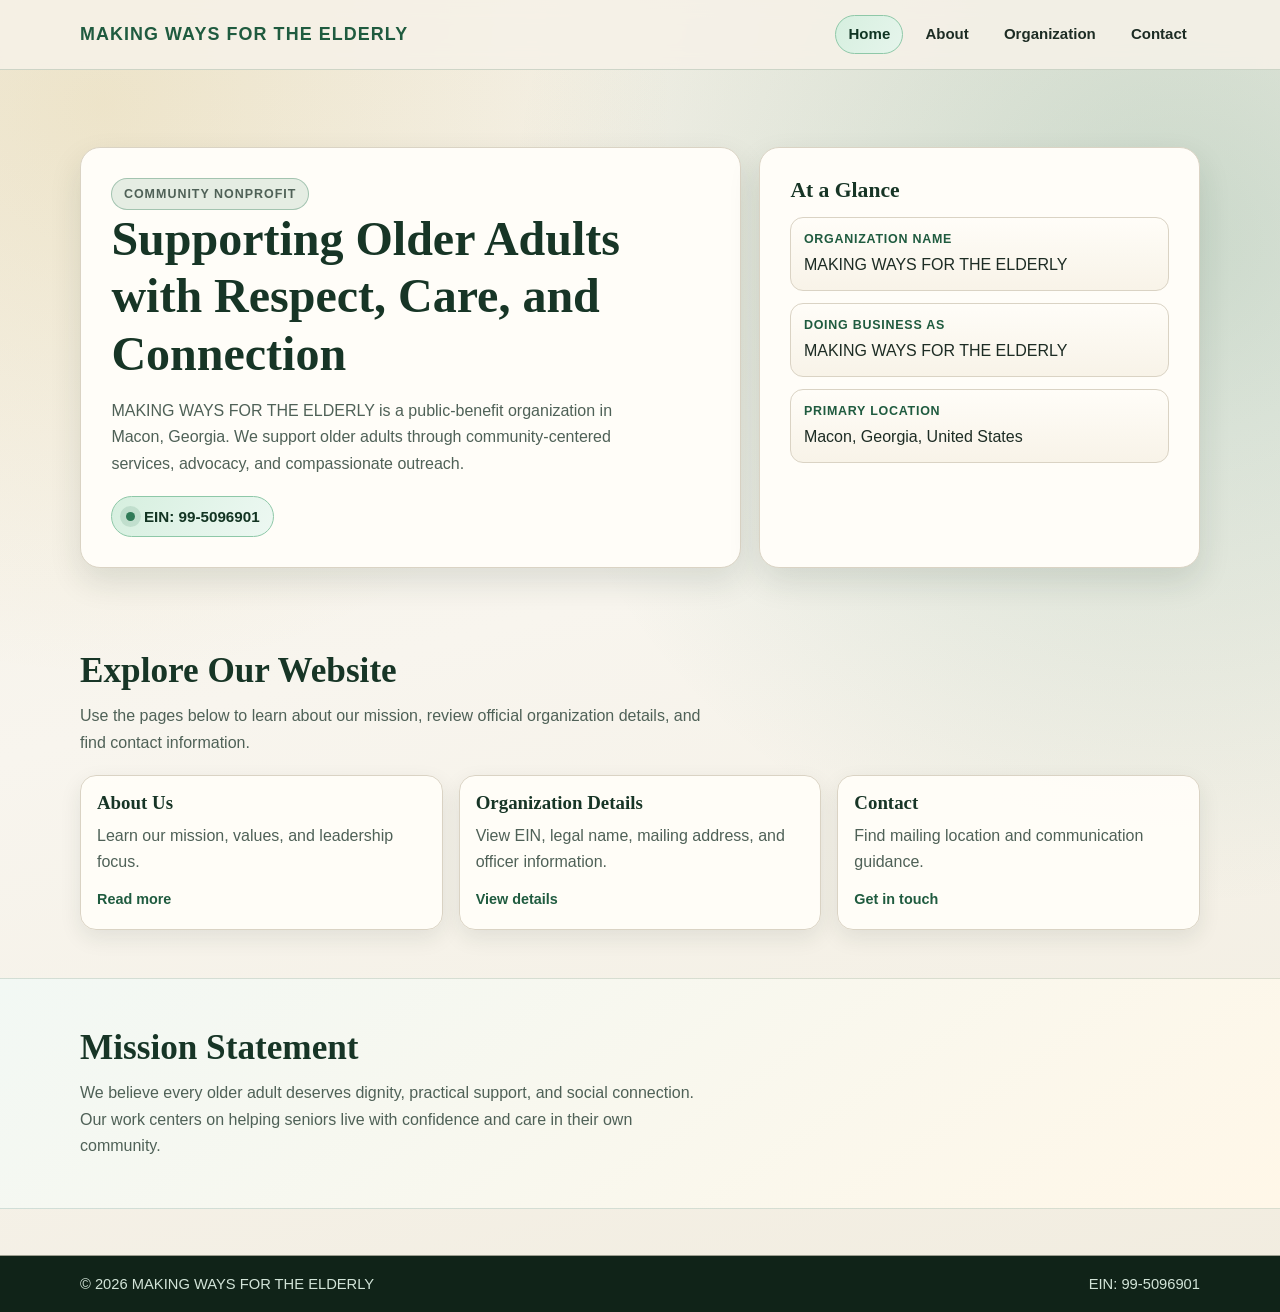
==== index.html @ 416a16c2 "Add initial HTML structure and styles for About, Contact, Organization, and Home pages; implement Ja" ====
<!DOCTYPE html>
<html lang="en">
<head>
  <meta charset="UTF-8">
  <meta name="viewport" content="width=device-width, initial-scale=1.0">
  <meta name="description" content="Official website for MAKING WAYS FOR THE ELDERLY, including mission, organization details, and contact information.">
  <title>MAKING WAYS FOR THE ELDERLY | Home</title>
  <link rel="icon" type="image/svg+xml" href="favicon.svg">
  <link rel="stylesheet" href="css/style.css">
</head>
<body>
  <header class="topbar">
    <div class="wrapper topbar-content">
      <a class="brand" href="index.html">MAKING WAYS FOR THE ELDERLY</a>
      <nav class="menu" aria-label="Main navigation">
        <a class="menu-link active" href="index.html">Home</a>
        <a class="menu-link" href="about.html">About</a>
        <a class="menu-link" href="organization.html">Organization</a>
        <a class="menu-link" href="contact.html">Contact</a>
      </nav>
    </div>
  </header>

  <main>
    <section class="page-hero">
      <div class="wrapper hero-grid">
        <article class="card-surface hero-main reveal">
          <p class="hero-kicker">Community Nonprofit</p>
          <h1>Supporting Older Adults with Respect, Care, and Connection</h1>
          <p>
            MAKING WAYS FOR THE ELDERLY is a public-benefit organization in Macon, Georgia. We support older adults
            through community-centered services, advocacy, and compassionate outreach.
          </p>
          <div class="ein-pill">
            <span class="pill-dot" aria-hidden="true"></span>
            EIN: 99-5096901
          </div>
        </article>

        <aside class="card-surface hero-side reveal delay-1" aria-label="Quick facts">
          <h2>At a Glance</h2>
          <ul class="quick-list">
            <li>
              <strong>Organization Name</strong>
              MAKING WAYS FOR THE ELDERLY
            </li>
            <li>
              <strong>Doing Business As</strong>
              MAKING WAYS FOR THE ELDERLY
            </li>
            <li>
              <strong>Primary Location</strong>
              Macon, Georgia, United States
            </li>
          </ul>
        </aside>
      </div>
    </section>

    <section class="section">
      <div class="wrapper">
        <h2 class="section-title">Explore Our Website</h2>
        <p class="section-intro">
          Use the pages below to learn about our mission, review official organization details, and find contact information.
        </p>
        <div class="grid-3">
          <a class="link-card reveal" href="about.html">
            <h3>About Us</h3>
            <p>Learn our mission, values, and leadership focus.</p>
            <span class="link-arrow">Read more</span>
          </a>
          <a class="link-card reveal delay-1" href="organization.html">
            <h3>Organization Details</h3>
            <p>View EIN, legal name, mailing address, and officer information.</p>
            <span class="link-arrow">View details</span>
          </a>
          <a class="link-card reveal delay-2" href="contact.html">
            <h3>Contact</h3>
            <p>Find mailing location and communication guidance.</p>
            <span class="link-arrow">Get in touch</span>
          </a>
        </div>
      </div>
    </section>

    <section class="section section-soft">
      <div class="wrapper">
        <h2 class="section-title">Mission Statement</h2>
        <p class="section-intro">
          We believe every older adult deserves dignity, practical support, and social connection. Our work centers on
          helping seniors live with confidence and care in their own community.
        </p>
      </div>
    </section>
  </main>

  <footer class="site-footer">
    <div class="wrapper footer-content">
      <p>&copy; 2026 MAKING WAYS FOR THE ELDERLY</p>
      <p>EIN: 99-5096901</p>
    </div>
  </footer>
</body>
</html>
---- css/style.css ----
:root {
  --bg: #f6f2e8;
  --surface: #fffdf8;
  --ink: #1d2c24;
  --muted: #4f6157;
  --brand: #2f7a57;
  --brand-deep: #1f5b3f;
  --accent: #c79f2a;
  --line: #dad3c4;
  --shadow: 0 14px 32px rgba(21, 49, 35, 0.12);
  --max-width: 1120px;
}

*,
*::before,
*::after {
  box-sizing: border-box;
}

html {
  scroll-behavior: smooth;
}

body {
  margin: 0;
  min-height: 100vh;
  font-family: "Trebuchet MS", "Segoe UI", sans-serif;
  color: var(--ink);
  background:
    radial-gradient(circle at 8% 8%, rgba(199, 159, 42, 0.15) 0, rgba(199, 159, 42, 0) 34%),
    radial-gradient(circle at 92% 18%, rgba(47, 122, 87, 0.22) 0, rgba(47, 122, 87, 0) 42%),
    linear-gradient(165deg, #f3efe4 0%, #f8f5ee 46%, #f1ecdf 100%);
  line-height: 1.65;
}

a {
  color: inherit;
}

.wrapper {
  width: min(94%, var(--max-width));
  margin: 0 auto;
}

.topbar {
  position: sticky;
  top: 0;
  z-index: 30;
  backdrop-filter: blur(10px);
  background: rgba(246, 242, 232, 0.86);
  border-bottom: 1px solid rgba(31, 91, 63, 0.18);
}

.topbar-content {
  display: flex;
  align-items: center;
  justify-content: space-between;
  gap: 1rem;
  padding: 0.92rem 0;
}

.brand {
  text-decoration: none;
  color: var(--brand-deep);
  text-transform: uppercase;
  letter-spacing: 0.06em;
  font-weight: 800;
  font-size: clamp(0.93rem, 1.7vw, 1.12rem);
}

.menu {
  display: flex;
  align-items: center;
  flex-wrap: wrap;
  gap: 0.55rem;
}

.menu-link {
  text-decoration: none;
  font-weight: 700;
  font-size: 0.94rem;
  color: var(--ink);
  border-radius: 999px;
  padding: 0.4rem 0.76rem;
  border: 1px solid transparent;
  transition: all 0.22s ease;
}

.menu-link:hover,
.menu-link:focus-visible {
  border-color: rgba(47, 122, 87, 0.28);
  background: rgba(47, 122, 87, 0.1);
  color: var(--brand-deep);
  outline: none;
}

.menu-link.active {
  background: linear-gradient(120deg, #d6efdf 0%, #e6f5ec 100%);
  border-color: #8ec8a8;
  color: #103523;
}

main {
  padding-bottom: 1.4rem;
}

.page-hero {
  padding: clamp(3.6rem, 6vw, 5.5rem) 0 2.1rem;
}

.hero-grid {
  display: grid;
  grid-template-columns: 1.2fr 0.8fr;
  gap: 1.1rem;
}

.card-surface {
  background: var(--surface);
  border: 1px solid var(--line);
  border-radius: 20px;
  box-shadow: var(--shadow);
  padding: clamp(1.2rem, 2.7vw, 1.9rem);
}

.hero-kicker {
  margin: 0 0 0.78rem;
  display: inline-block;
  font-size: 0.78rem;
  text-transform: uppercase;
  letter-spacing: 0.08em;
  color: var(--brand-deep);
  border: 1px solid rgba(47, 122, 87, 0.36);
  background: rgba(47, 122, 87, 0.12);
  padding: 0.28rem 0.72rem;
  border-radius: 999px;
  font-weight: 800;
}

h1,
h2,
h3 {
  margin: 0;
  font-family: Georgia, "Times New Roman", serif;
  line-height: 1.2;
  color: #173526;
}

.hero-main h1 {
  font-size: clamp(1.95rem, 4vw, 3rem);
  margin-bottom: 0.95rem;
}

.hero-main p {
  margin: 0;
  color: var(--muted);
  max-width: 62ch;
}

.ein-pill {
  margin-top: 1.2rem;
  display: inline-flex;
  align-items: center;
  gap: 0.55rem;
  border-radius: 999px;
  border: 1px solid #8ec8a8;
  background: linear-gradient(120deg, #d6efdf 0%, #edf8f2 100%);
  color: #123422;
  padding: 0.42rem 0.86rem;
  font-weight: 800;
  font-size: 0.95rem;
}

.pill-dot {
  width: 9px;
  height: 9px;
  border-radius: 50%;
  background: var(--brand);
  box-shadow: 0 0 0 6px rgba(47, 122, 87, 0.15);
}

.hero-side h2 {
  font-size: 1.35rem;
  margin-bottom: 0.78rem;
}

.quick-list {
  margin: 0;
  padding: 0;
  list-style: none;
  display: grid;
  gap: 0.72rem;
}

.quick-list li {
  border: 1px solid var(--line);
  border-radius: 13px;
  background: linear-gradient(180deg, #fffdf8 0%, #f8f3e8 100%);
  padding: 0.72rem 0.78rem;
}

.quick-list strong {
  display: block;
  margin-bottom: 0.16rem;
  color: var(--brand-deep);
  text-transform: uppercase;
  letter-spacing: 0.06em;
  font-size: 0.78rem;
}

.section {
  padding: 3rem 0;
}

.section-soft {
  border-top: 1px solid rgba(31, 91, 63, 0.16);
  border-bottom: 1px solid rgba(31, 91, 63, 0.16);
  background: linear-gradient(145deg, #f2f8f4 0%, #fff7e8 100%);
}

.section-title {
  font-size: clamp(1.5rem, 2.8vw, 2.2rem);
  margin: 0 0 0.72rem;
}

.section-intro {
  margin: 0;
  color: var(--muted);
  max-width: 70ch;
}

.grid-3 {
  margin-top: 1.18rem;
  display: grid;
  grid-template-columns: repeat(3, minmax(210px, 1fr));
  gap: 1rem;
}

.grid-2 {
  margin-top: 1.18rem;
  display: grid;
  grid-template-columns: repeat(2, minmax(240px, 1fr));
  gap: 1rem;
}

.link-card,
.info-card {
  display: block;
  text-decoration: none;
  border: 1px solid var(--line);
  border-radius: 16px;
  background: rgba(255, 253, 248, 0.95);
  box-shadow: 0 8px 22px rgba(24, 47, 35, 0.09);
  padding: 1rem;
  transition: transform 0.22s ease, box-shadow 0.22s ease, border-color 0.22s ease;
}

.link-card:hover,
.link-card:focus-visible,
.info-card:hover,
.info-card:focus-visible {
  transform: translateY(-3px);
  box-shadow: 0 12px 28px rgba(20, 45, 33, 0.16);
  border-color: #8ec8a8;
  outline: none;
}

.link-card h3,
.info-card h3 {
  margin: 0 0 0.52rem;
  font-size: 1.18rem;
}

.link-card p,
.info-card p {
  margin: 0;
  color: var(--muted);
}

.link-arrow {
  display: inline-block;
  margin-top: 0.78rem;
  color: var(--brand-deep);
  font-size: 0.9rem;
  font-weight: 700;
}

.detail-list {
  margin: 0;
  padding: 0;
  list-style: none;
  display: grid;
  gap: 0.92rem;
}

.detail-item {
  border: 1px solid var(--line);
  border-radius: 14px;
  padding: 0.86rem;
  background: linear-gradient(180deg, #fffdf8 0%, #f8f3e8 100%);
}

.detail-item .label {
  margin: 0 0 0.36rem;
  font-size: 0.76rem;
  text-transform: uppercase;
  letter-spacing: 0.07em;
  color: var(--brand-deep);
  font-weight: 800;
}

.detail-item .value {
  margin: 0;
  color: #203429;
}

address.value {
  font-style: normal;
  white-space: pre-line;
}

.contact-panel {
  border: 1px solid rgba(31, 91, 63, 0.24);
  border-radius: 18px;
  background: linear-gradient(140deg, #eef7f1 0%, #fff8e8 100%);
  box-shadow: 0 10px 24px rgba(23, 47, 35, 0.13);
  padding: 1rem;
}

.contact-panel p {
  margin: 0.48rem 0 0;
  color: #274337;
}

.site-footer {
  margin-top: 1.5rem;
  border-top: 1px solid rgba(217, 211, 195, 0.7);
  background: #102318;
  color: #d2e4d8;
  padding: 1rem 0;
}

.footer-content {
  display: flex;
  align-items: center;
  justify-content: space-between;
  gap: 1rem;
  flex-wrap: wrap;
}

.footer-content p {
  margin: 0;
  font-size: 0.92rem;
}

.reveal {
  animation: riseIn 0.7s ease both;
}

.delay-1 {
  animation-delay: 0.12s;
}

.delay-2 {
  animation-delay: 0.24s;
}

@keyframes riseIn {
  from {
    opacity: 0;
    transform: translateY(20px);
  }
  to {
    opacity: 1;
    transform: translateY(0);
  }
}

@media (max-width: 900px) {
  .hero-grid {
    grid-template-columns: 1fr;
  }

  .grid-3 {
    grid-template-columns: repeat(2, minmax(200px, 1fr));
  }
}

@media (max-width: 680px) {
  .topbar-content {
    flex-direction: column;
    align-items: flex-start;
  }

  .menu {
    width: 100%;
    justify-content: flex-start;
  }

  .grid-3,
  .grid-2 {
    grid-template-columns: 1fr;
  }
}
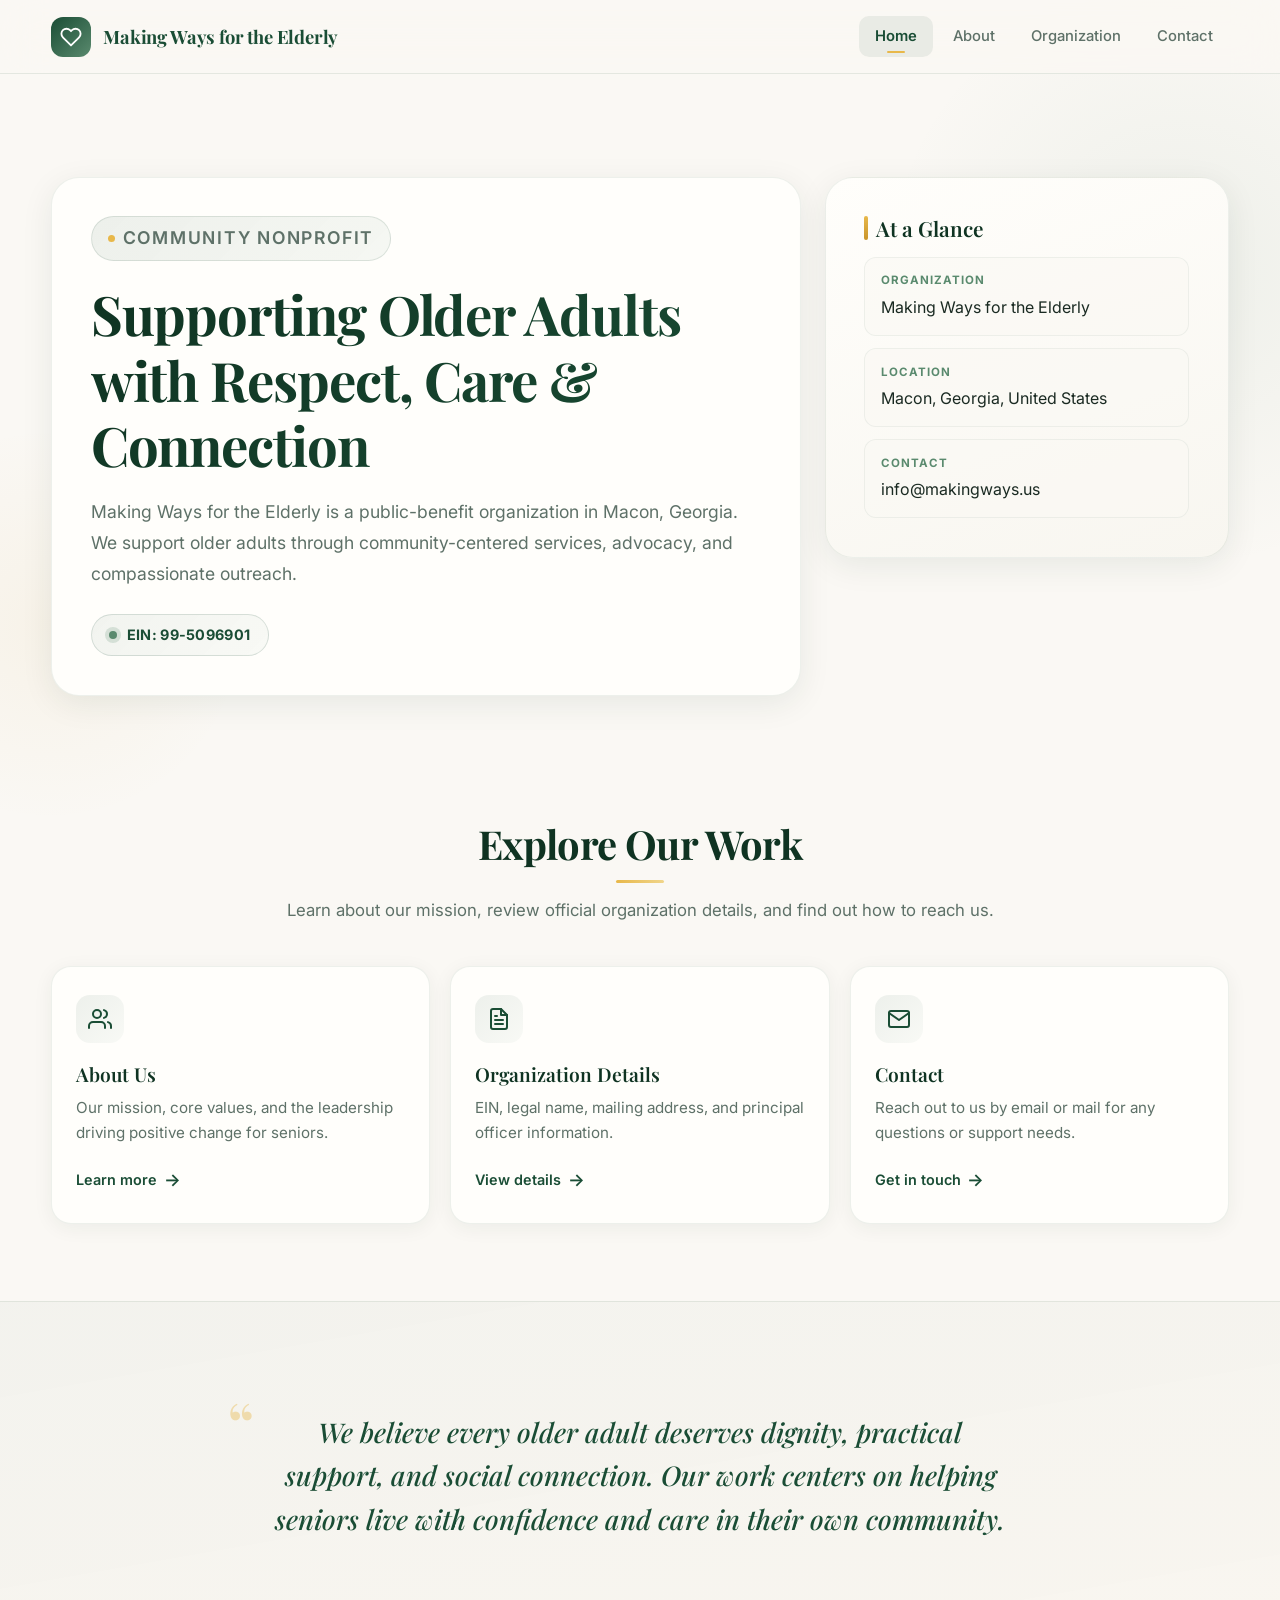
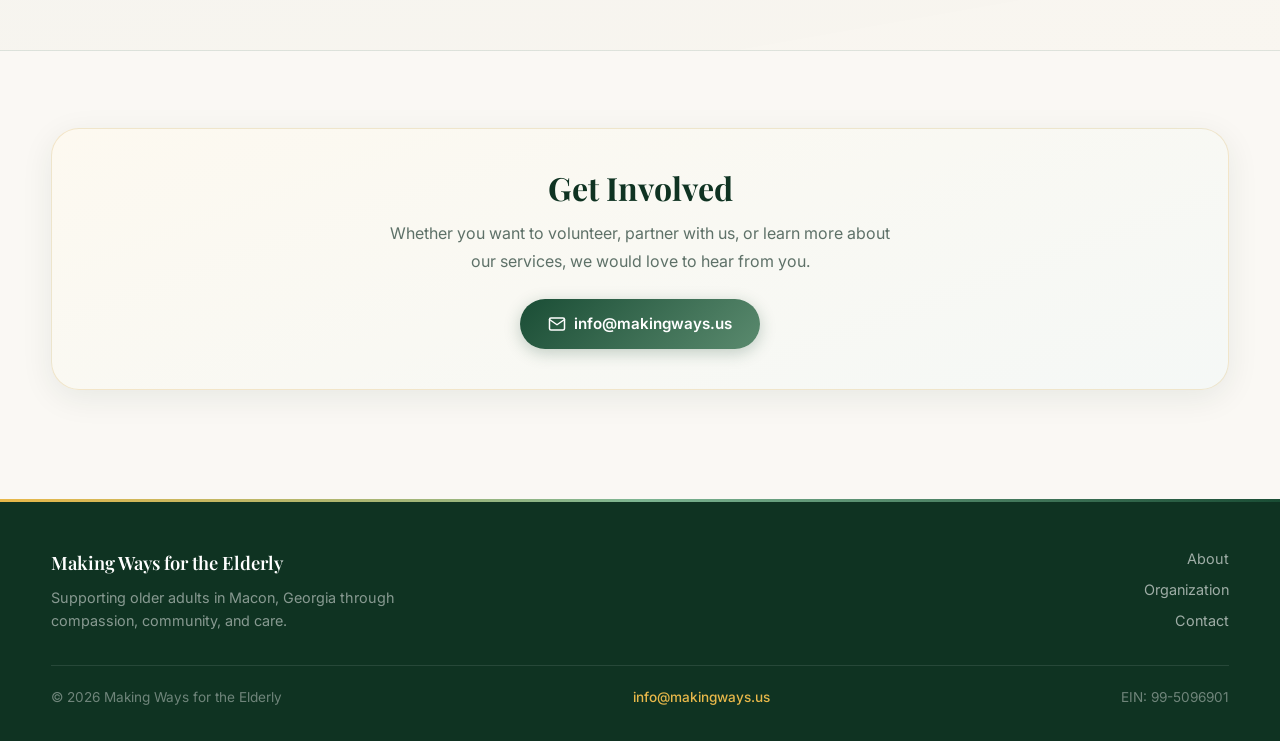
==== commit 6bfbf141: "Enhance website design and functionality: update favicon, improve HTML structure, refine JavaScript " ====
--- a/index.html
+++ b/index.html
@@ -3,15 +3,30 @@
 <head>
   <meta charset="UTF-8">
   <meta name="viewport" content="width=device-width, initial-scale=1.0">
-  <meta name="description" content="Official website for MAKING WAYS FOR THE ELDERLY, including mission, organization details, and contact information.">
-  <title>MAKING WAYS FOR THE ELDERLY | Home</title>
+  <meta name="description" content="Making Ways for the Elderly — A nonprofit in Macon, Georgia supporting older adults with respect, care, and community connection.">
+  <title>Making Ways for the Elderly | Home</title>
   <link rel="icon" type="image/svg+xml" href="favicon.svg">
   <link rel="stylesheet" href="css/style.css">
 </head>
 <body>
   <header class="topbar">
     <div class="wrapper topbar-content">
-      <a class="brand" href="index.html">MAKING WAYS FOR THE ELDERLY</a>
+      <a class="brand" href="index.html">
+        <span class="brand-icon">
+          <svg viewBox="0 0 24 24" fill="none" stroke="white" stroke-width="2" stroke-linecap="round" stroke-linejoin="round">
+            <path d="M20.84 4.61a5.5 5.5 0 0 0-7.78 0L12 5.67l-1.06-1.06a5.5 5.5 0 0 0-7.78 7.78l1.06 1.06L12 21.23l7.78-7.78 1.06-1.06a5.5 5.5 0 0 0 0-7.78z"/>
+          </svg>
+        </span>
+        Making Ways for the Elderly
+      </a>
+      <button class="menu-toggle" aria-label="Toggle navigation" aria-expanded="false">
+        <svg class="hamburger-icon" viewBox="0 0 24 24" fill="none" stroke="currentColor" stroke-width="2" stroke-linecap="round">
+          <line x1="3" y1="6" x2="21" y2="6"/><line x1="3" y1="12" x2="21" y2="12"/><line x1="3" y1="18" x2="21" y2="18"/>
+        </svg>
+        <svg class="close-icon" viewBox="0 0 24 24" fill="none" stroke="currentColor" stroke-width="2" stroke-linecap="round">
+          <line x1="18" y1="6" x2="6" y2="18"/><line x1="6" y1="6" x2="18" y2="18"/>
+        </svg>
+      </button>
       <nav class="menu" aria-label="Main navigation">
         <a class="menu-link active" href="index.html">Home</a>
         <a class="menu-link" href="about.html">About</a>
@@ -22,14 +37,15 @@
   </header>
 
   <main>
+    <!-- HERO -->
     <section class="page-hero">
       <div class="wrapper hero-grid">
         <article class="card-surface hero-main reveal">
           <p class="hero-kicker">Community Nonprofit</p>
-          <h1>Supporting Older Adults with Respect, Care, and Connection</h1>
+          <h1>Supporting Older Adults with Respect, Care & Connection</h1>
           <p>
-            MAKING WAYS FOR THE ELDERLY is a public-benefit organization in Macon, Georgia. We support older adults
-            through community-centered services, advocacy, and compassionate outreach.
+            Making Ways for the Elderly is a public-benefit organization in Macon, Georgia.
+            We support older adults through community-centered services, advocacy, and compassionate outreach.
           </p>
           <div class="ein-pill">
             <span class="pill-dot" aria-hidden="true"></span>
@@ -41,64 +57,119 @@
           <h2>At a Glance</h2>
           <ul class="quick-list">
             <li>
-              <strong>Organization Name</strong>
-              MAKING WAYS FOR THE ELDERLY
+              <strong>Organization</strong>
+              Making Ways for the Elderly
             </li>
             <li>
-              <strong>Doing Business As</strong>
-              MAKING WAYS FOR THE ELDERLY
+              <strong>Location</strong>
+              Macon, Georgia, United States
             </li>
             <li>
-              <strong>Primary Location</strong>
-              Macon, Georgia, United States
+              <strong>Contact</strong>
+              info@makingways.us
             </li>
           </ul>
         </aside>
       </div>
     </section>
 
+    <!-- EXPLORE PAGES -->
     <section class="section">
       <div class="wrapper">
-        <h2 class="section-title">Explore Our Website</h2>
-        <p class="section-intro">
-          Use the pages below to learn about our mission, review official organization details, and find contact information.
-        </p>
+        <div class="section-header">
+          <h2 class="section-title section-title-decorated">Explore Our Work</h2>
+          <p class="section-intro">
+            Learn about our mission, review official organization details, and find out how to reach us.
+          </p>
+        </div>
         <div class="grid-3">
           <a class="link-card reveal" href="about.html">
+            <div class="link-card-icon">
+              <svg viewBox="0 0 24 24" fill="none" stroke="currentColor" stroke-width="2" stroke-linecap="round" stroke-linejoin="round">
+                <path d="M17 21v-2a4 4 0 0 0-4-4H5a4 4 0 0 0-4 4v2"/><circle cx="9" cy="7" r="4"/><path d="M23 21v-2a4 4 0 0 0-3-3.87"/><path d="M16 3.13a4 4 0 0 1 0 7.75"/>
+              </svg>
+            </div>
             <h3>About Us</h3>
-            <p>Learn our mission, values, and leadership focus.</p>
-            <span class="link-arrow">Read more</span>
+            <p>Our mission, core values, and the leadership driving positive change for seniors.</p>
+            <span class="link-arrow">Learn more</span>
           </a>
           <a class="link-card reveal delay-1" href="organization.html">
+            <div class="link-card-icon">
+              <svg viewBox="0 0 24 24" fill="none" stroke="currentColor" stroke-width="2" stroke-linecap="round" stroke-linejoin="round">
+                <path d="M14 2H6a2 2 0 0 0-2 2v16a2 2 0 0 0 2 2h12a2 2 0 0 0 2-2V8z"/><polyline points="14 2 14 8 20 8"/><line x1="16" y1="13" x2="8" y2="13"/><line x1="16" y1="17" x2="8" y2="17"/><polyline points="10 9 9 9 8 9"/>
+              </svg>
+            </div>
             <h3>Organization Details</h3>
-            <p>View EIN, legal name, mailing address, and officer information.</p>
+            <p>EIN, legal name, mailing address, and principal officer information.</p>
             <span class="link-arrow">View details</span>
           </a>
           <a class="link-card reveal delay-2" href="contact.html">
+            <div class="link-card-icon">
+              <svg viewBox="0 0 24 24" fill="none" stroke="currentColor" stroke-width="2" stroke-linecap="round" stroke-linejoin="round">
+                <path d="M4 4h16c1.1 0 2 .9 2 2v12c0 1.1-.9 2-2 2H4c-1.1 0-2-.9-2-2V6c0-1.1.9-2 2-2z"/><polyline points="22,6 12,13 2,6"/>
+              </svg>
+            </div>
             <h3>Contact</h3>
-            <p>Find mailing location and communication guidance.</p>
+            <p>Reach out to us by email or mail for any questions or support needs.</p>
             <span class="link-arrow">Get in touch</span>
           </a>
         </div>
       </div>
     </section>
 
-    <section class="section section-soft">
+    <!-- MISSION STATEMENT -->
+    <section class="section section-accent">
       <div class="wrapper">
-        <h2 class="section-title">Mission Statement</h2>
-        <p class="section-intro">
-          We believe every older adult deserves dignity, practical support, and social connection. Our work centers on
-          helping seniors live with confidence and care in their own community.
-        </p>
+        <div class="mission-block reveal">
+          <blockquote>
+            We believe every older adult deserves dignity, practical support, and social connection.
+            Our work centers on helping seniors live with confidence and care in their own community.
+          </blockquote>
+        </div>
+      </div>
+    </section>
+
+    <!-- CTA / EMAIL -->
+    <section class="section">
+      <div class="wrapper">
+        <div class="highlight-box reveal">
+          <h2>Get Involved</h2>
+          <p>
+            Whether you want to volunteer, partner with us, or learn more about our services,
+            we would love to hear from you.
+          </p>
+          <a href="mailto:info@makingways.us" class="email-link">
+            <svg viewBox="0 0 24 24" fill="none" stroke="currentColor" stroke-width="2" stroke-linecap="round" stroke-linejoin="round">
+              <path d="M4 4h16c1.1 0 2 .9 2 2v12c0 1.1-.9 2-2 2H4c-1.1 0-2-.9-2-2V6c0-1.1.9-2 2-2z"/><polyline points="22,6 12,13 2,6"/>
+            </svg>
+            info@makingways.us
+          </a>
+        </div>
       </div>
     </section>
   </main>
 
   <footer class="site-footer">
-    <div class="wrapper footer-content">
-      <p>&copy; 2026 MAKING WAYS FOR THE ELDERLY</p>
-      <p>EIN: 99-5096901</p>
+    <div class="wrapper">
+      <div class="footer-grid">
+        <div>
+          <p class="footer-brand">Making Ways for the Elderly</p>
+          <p class="footer-tagline">Supporting older adults in Macon, Georgia through compassion, community, and care.</p>
+        </div>
+        <div class="footer-links">
+          <a href="about.html">About</a>
+          <a href="organization.html">Organization</a>
+          <a href="contact.html">Contact</a>
+        </div>
+      </div>
+      <div class="footer-bottom">
+        <p>&copy; 2026 Making Ways for the Elderly</p>
+        <p class="footer-email"><a href="mailto:info@makingways.us">info@makingways.us</a></p>
+        <p>EIN: 99-5096901</p>
+      </div>
     </div>
   </footer>
+
+  <script src="js/main.js"></script>
 </body>
 </html>
--- a/css/style.css
+++ b/css/style.css
@@ -1,316 +1,721 @@
+/* ============================================
+   Making Ways for the Elderly
+   Modern Redesign — Warm, Elegant, Professional
+   ============================================ */
+
+/* --- Google Fonts via @import --- */
+@import url('https://fonts.googleapis.com/css2?family=Inter:wght@300;400;500;600;700;800;900&family=Playfair+Display:ital,wght@0,400;0,500;0,600;0,700;0,800;1,400;1,500&display=swap');
+
+/* --- Custom Properties --- */
 :root {
-  --bg: #f6f2e8;
-  --surface: #fffdf8;
-  --ink: #1d2c24;
-  --muted: #4f6157;
-  --brand: #2f7a57;
-  --brand-deep: #1f5b3f;
-  --accent: #c79f2a;
-  --line: #dad3c4;
-  --shadow: 0 14px 32px rgba(21, 49, 35, 0.12);
-  --max-width: 1120px;
-}
-
-*,
-*::before,
-*::after {
+  --color-cream: #faf8f4;
+  --color-warm-white: #fffefb;
+  --color-sand: #f3efe6;
+  --color-sand-dark: #e8e0d0;
+  --color-forest: #1a4d35;
+  --color-forest-deep: #0f3322;
+  --color-sage: #5a8a6e;
+  --color-sage-light: #7db592;
+  --color-gold: #c9942a;
+  --color-gold-light: #f0d58a;
+  --color-gold-warm: #e8b84a;
+  --color-ink: #1a2a22;
+  --color-muted: #5e7168;
+  --color-light-muted: #8a9e92;
+  --color-divider: rgba(26, 77, 53, 0.1);
+
+  --font-display: 'Playfair Display', Georgia, 'Times New Roman', serif;
+  --font-body: 'Inter', -apple-system, BlinkMacSystemFont, 'Segoe UI', sans-serif;
+
+  --max-w: 1200px;
+  --radius-sm: 12px;
+  --radius-md: 20px;
+  --radius-lg: 28px;
+  --radius-xl: 36px;
+
+  --shadow-soft: 0 4px 20px rgba(15, 51, 34, 0.06);
+  --shadow-md: 0 8px 32px rgba(15, 51, 34, 0.08);
+  --shadow-lg: 0 16px 48px rgba(15, 51, 34, 0.1);
+  --shadow-xl: 0 24px 64px rgba(15, 51, 34, 0.12);
+  --shadow-glow: 0 0 40px rgba(90, 138, 110, 0.15);
+
+  --transition-fast: 0.2s cubic-bezier(0.4, 0, 0.2, 1);
+  --transition-smooth: 0.4s cubic-bezier(0.4, 0, 0.2, 1);
+  --transition-spring: 0.5s cubic-bezier(0.34, 1.56, 0.64, 1);
+}
+
+/* --- Reset & Base --- */
+*, *::before, *::after {
   box-sizing: border-box;
+  margin: 0;
+  padding: 0;
 }
 
 html {
   scroll-behavior: smooth;
+  -webkit-text-size-adjust: 100%;
 }
 
 body {
-  margin: 0;
-  min-height: 100vh;
-  font-family: "Trebuchet MS", "Segoe UI", sans-serif;
-  color: var(--ink);
-  background:
-    radial-gradient(circle at 8% 8%, rgba(199, 159, 42, 0.15) 0, rgba(199, 159, 42, 0) 34%),
-    radial-gradient(circle at 92% 18%, rgba(47, 122, 87, 0.22) 0, rgba(47, 122, 87, 0) 42%),
-    linear-gradient(165deg, #f3efe4 0%, #f8f5ee 46%, #f1ecdf 100%);
-  line-height: 1.65;
+  font-family: var(--font-body);
+  color: var(--color-ink);
+  background-color: var(--color-cream);
+  line-height: 1.7;
+  font-size: 16px;
+  -webkit-font-smoothing: antialiased;
+  -moz-osx-font-smoothing: grayscale;
+  overflow-x: hidden;
 }
 
 a {
   color: inherit;
-}
-
+  text-decoration: none;
+}
+
+img {
+  max-width: 100%;
+  display: block;
+}
+
+ul, ol {
+  list-style: none;
+}
+
+/* --- Utility --- */
 .wrapper {
-  width: min(94%, var(--max-width));
+  width: min(92%, var(--max-w));
   margin: 0 auto;
 }
 
+.sr-only {
+  position: absolute;
+  width: 1px;
+  height: 1px;
+  padding: 0;
+  margin: -1px;
+  overflow: hidden;
+  clip: rect(0, 0, 0, 0);
+  border: 0;
+}
+
+/* ===================
+   NAVIGATION
+   =================== */
 .topbar {
   position: sticky;
   top: 0;
-  z-index: 30;
-  backdrop-filter: blur(10px);
-  background: rgba(246, 242, 232, 0.86);
-  border-bottom: 1px solid rgba(31, 91, 63, 0.18);
+  z-index: 100;
+  background: rgba(250, 248, 244, 0.8);
+  backdrop-filter: blur(20px) saturate(180%);
+  -webkit-backdrop-filter: blur(20px) saturate(180%);
+  border-bottom: 1px solid var(--color-divider);
+  transition: box-shadow var(--transition-fast), background var(--transition-fast);
+}
+
+.topbar.scrolled {
+  background: rgba(250, 248, 244, 0.95);
+  box-shadow: 0 1px 20px rgba(15, 51, 34, 0.08);
 }
 
 .topbar-content {
   display: flex;
   align-items: center;
   justify-content: space-between;
-  gap: 1rem;
-  padding: 0.92rem 0;
+  gap: 1.5rem;
+  padding: 1rem 0;
 }
 
 .brand {
+  display: flex;
+  align-items: center;
+  gap: 0.75rem;
   text-decoration: none;
-  color: var(--brand-deep);
-  text-transform: uppercase;
-  letter-spacing: 0.06em;
-  font-weight: 800;
-  font-size: clamp(0.93rem, 1.7vw, 1.12rem);
+  font-family: var(--font-display);
+  color: var(--color-forest);
+  font-weight: 700;
+  font-size: 1.15rem;
+  letter-spacing: -0.01em;
+  transition: opacity var(--transition-fast);
+}
+
+.brand:hover {
+  opacity: 0.8;
+}
+
+.brand-icon {
+  display: inline-flex;
+  align-items: center;
+  justify-content: center;
+  width: 40px;
+  height: 40px;
+  background: linear-gradient(135deg, var(--color-forest) 0%, var(--color-sage) 100%);
+  border-radius: 12px;
+  flex-shrink: 0;
+}
+
+.brand-icon svg {
+  width: 22px;
+  height: 22px;
 }
 
 .menu {
   display: flex;
   align-items: center;
-  flex-wrap: wrap;
-  gap: 0.55rem;
+  gap: 0.25rem;
 }
 
 .menu-link {
+  position: relative;
   text-decoration: none;
-  font-weight: 700;
-  font-size: 0.94rem;
-  color: var(--ink);
-  border-radius: 999px;
-  padding: 0.4rem 0.76rem;
-  border: 1px solid transparent;
-  transition: all 0.22s ease;
+  font-weight: 500;
+  font-size: 0.925rem;
+  color: var(--color-muted);
+  padding: 0.5rem 1rem;
+  border-radius: 10px;
+  transition: color var(--transition-fast), background var(--transition-fast);
 }
 
 .menu-link:hover,
 .menu-link:focus-visible {
-  border-color: rgba(47, 122, 87, 0.28);
-  background: rgba(47, 122, 87, 0.1);
-  color: var(--brand-deep);
+  color: var(--color-forest);
+  background: rgba(26, 77, 53, 0.06);
   outline: none;
 }
 
 .menu-link.active {
-  background: linear-gradient(120deg, #d6efdf 0%, #e6f5ec 100%);
-  border-color: #8ec8a8;
-  color: #103523;
-}
-
-main {
-  padding-bottom: 1.4rem;
-}
-
+  color: var(--color-forest);
+  font-weight: 600;
+  background: rgba(26, 77, 53, 0.08);
+}
+
+.menu-link.active::after {
+  content: '';
+  position: absolute;
+  bottom: 4px;
+  left: 50%;
+  transform: translateX(-50%);
+  width: 18px;
+  height: 2.5px;
+  background: var(--color-gold-warm);
+  border-radius: 2px;
+}
+
+/* Mobile hamburger */
+.menu-toggle {
+  display: none;
+  background: none;
+  border: none;
+  cursor: pointer;
+  padding: 0.5rem;
+  border-radius: 10px;
+  transition: background var(--transition-fast);
+}
+
+.menu-toggle:hover {
+  background: rgba(26, 77, 53, 0.06);
+}
+
+.menu-toggle svg {
+  display: block;
+  width: 24px;
+  height: 24px;
+  color: var(--color-forest);
+}
+
+.menu-toggle .close-icon {
+  display: none;
+}
+
+.menu-toggle.open .hamburger-icon {
+  display: none;
+}
+
+.menu-toggle.open .close-icon {
+  display: block;
+}
+
+/* ===================
+   HERO SECTIONS
+   =================== */
 .page-hero {
-  padding: clamp(3.6rem, 6vw, 5.5rem) 0 2.1rem;
+  padding: clamp(4rem, 8vw, 7rem) 0 clamp(2rem, 4vw, 3rem);
+  position: relative;
+}
+
+/* Decorative background shapes */
+.page-hero::before {
+  content: '';
+  position: absolute;
+  top: -100px;
+  right: -200px;
+  width: 600px;
+  height: 600px;
+  border-radius: 50%;
+  background: radial-gradient(circle, rgba(90, 138, 110, 0.08) 0%, transparent 70%);
+  pointer-events: none;
+}
+
+.page-hero::after {
+  content: '';
+  position: absolute;
+  bottom: -80px;
+  left: -150px;
+  width: 400px;
+  height: 400px;
+  border-radius: 50%;
+  background: radial-gradient(circle, rgba(201, 148, 42, 0.06) 0%, transparent 70%);
+  pointer-events: none;
 }
 
 .hero-grid {
   display: grid;
-  grid-template-columns: 1.2fr 0.8fr;
-  gap: 1.1rem;
-}
-
+  grid-template-columns: 1.3fr 0.7fr;
+  gap: 1.5rem;
+  align-items: start;
+  position: relative;
+  z-index: 1;
+}
+
+/* --- Card Surface (shared) --- */
 .card-surface {
-  background: var(--surface);
-  border: 1px solid var(--line);
-  border-radius: 20px;
-  box-shadow: var(--shadow);
-  padding: clamp(1.2rem, 2.7vw, 1.9rem);
-}
-
+  background: var(--color-warm-white);
+  border: 1px solid rgba(26, 77, 53, 0.08);
+  border-radius: var(--radius-lg);
+  box-shadow: var(--shadow-md);
+  padding: clamp(1.5rem, 3vw, 2.5rem);
+  position: relative;
+  overflow: hidden;
+}
+
+.card-surface::before {
+  content: '';
+  position: absolute;
+  top: 0;
+  left: 0;
+  right: 0;
+  height: 3px;
+  background: linear-gradient(90deg, var(--color-forest), var(--color-sage-light), var(--color-gold-warm));
+  opacity: 0;
+  transition: opacity var(--transition-smooth);
+}
+
+.card-surface:hover::before {
+  opacity: 1;
+}
+
+/* --- Hero Main Content --- */
 .hero-kicker {
-  margin: 0 0 0.78rem;
-  display: inline-block;
-  font-size: 0.78rem;
+  display: inline-flex;
+  align-items: center;
+  gap: 0.5rem;
+  margin-bottom: 1.25rem;
+  font-size: 0.8rem;
+  text-transform: uppercase;
+  letter-spacing: 0.1em;
+  color: var(--color-forest);
+  font-weight: 600;
+  background: linear-gradient(135deg, rgba(26, 77, 53, 0.08) 0%, rgba(90, 138, 110, 0.06) 100%);
+  border: 1px solid rgba(26, 77, 53, 0.12);
+  padding: 0.4rem 1rem;
+  border-radius: 999px;
+}
+
+.hero-kicker::before {
+  content: '';
+  width: 7px;
+  height: 7px;
+  border-radius: 50%;
+  background: var(--color-gold-warm);
+  flex-shrink: 0;
+}
+
+h1, h2, h3, h4 {
+  font-family: var(--font-display);
+  line-height: 1.2;
+  color: var(--color-forest-deep);
+}
+
+.hero-main h1 {
+  font-size: clamp(2.2rem, 4.5vw, 3.4rem);
+  font-weight: 700;
+  margin-bottom: 1.25rem;
+  letter-spacing: -0.02em;
+  background: linear-gradient(135deg, var(--color-forest-deep) 0%, var(--color-forest) 100%);
+  -webkit-background-clip: text;
+  -webkit-text-fill-color: transparent;
+  background-clip: text;
+}
+
+.hero-main > p {
+  color: var(--color-muted);
+  font-size: 1.1rem;
+  line-height: 1.75;
+  max-width: 60ch;
+}
+
+/* EIN Badge */
+.ein-pill {
+  margin-top: 1.5rem;
+  display: inline-flex;
+  align-items: center;
+  gap: 0.6rem;
+  border-radius: 999px;
+  border: 1px solid rgba(26, 77, 53, 0.15);
+  background: linear-gradient(135deg, rgba(26, 77, 53, 0.06) 0%, rgba(90, 138, 110, 0.04) 100%);
+  color: var(--color-forest);
+  padding: 0.5rem 1.1rem;
+  font-weight: 700;
+  font-size: 0.9rem;
+  letter-spacing: 0.02em;
+}
+
+.pill-dot {
+  width: 8px;
+  height: 8px;
+  border-radius: 50%;
+  background: var(--color-sage);
+  box-shadow: 0 0 0 4px rgba(90, 138, 110, 0.2);
+  animation: pulse-dot 2.5s ease-in-out infinite;
+}
+
+@keyframes pulse-dot {
+  0%, 100% { box-shadow: 0 0 0 4px rgba(90, 138, 110, 0.2); }
+  50% { box-shadow: 0 0 0 8px rgba(90, 138, 110, 0.08); }
+}
+
+/* --- Hero Sidebar --- */
+.hero-side {
+  background: linear-gradient(160deg, var(--color-warm-white) 0%, #f8f6f0 100%);
+}
+
+.hero-side h2 {
+  font-size: 1.3rem;
+  margin-bottom: 1rem;
+  font-weight: 600;
+  display: flex;
+  align-items: center;
+  gap: 0.5rem;
+}
+
+.hero-side h2::before {
+  content: '';
+  width: 4px;
+  height: 24px;
+  background: linear-gradient(180deg, var(--color-gold-warm), var(--color-gold));
+  border-radius: 4px;
+  flex-shrink: 0;
+}
+
+.quick-list {
+  display: grid;
+  gap: 0.75rem;
+}
+
+.quick-list li {
+  border: 1px solid rgba(26, 77, 53, 0.06);
+  border-radius: var(--radius-sm);
+  background: rgba(250, 248, 244, 0.6);
+  padding: 0.85rem 1rem;
+  transition: border-color var(--transition-fast), transform var(--transition-fast);
+}
+
+.quick-list li:hover {
+  border-color: rgba(26, 77, 53, 0.15);
+  transform: translateX(4px);
+}
+
+.quick-list strong {
+  display: block;
+  margin-bottom: 0.2rem;
+  color: var(--color-sage);
   text-transform: uppercase;
   letter-spacing: 0.08em;
-  color: var(--brand-deep);
-  border: 1px solid rgba(47, 122, 87, 0.36);
-  background: rgba(47, 122, 87, 0.12);
-  padding: 0.28rem 0.72rem;
-  border-radius: 999px;
-  font-weight: 800;
-}
-
-h1,
-h2,
-h3 {
-  margin: 0;
-  font-family: Georgia, "Times New Roman", serif;
-  line-height: 1.2;
-  color: #173526;
-}
-
-.hero-main h1 {
-  font-size: clamp(1.95rem, 4vw, 3rem);
-  margin-bottom: 0.95rem;
-}
-
-.hero-main p {
-  margin: 0;
-  color: var(--muted);
-  max-width: 62ch;
-}
-
-.ein-pill {
-  margin-top: 1.2rem;
+  font-size: 0.72rem;
+  font-weight: 700;
+}
+
+/* ===================
+   SECTIONS
+   =================== */
+.section {
+  padding: clamp(3rem, 6vw, 5rem) 0;
+  position: relative;
+}
+
+.section-accent {
+  background: linear-gradient(170deg, rgba(26, 77, 53, 0.03) 0%, rgba(201, 148, 42, 0.02) 100%);
+  border-top: 1px solid var(--color-divider);
+  border-bottom: 1px solid var(--color-divider);
+}
+
+.section-soft {
+  border-top: 1px solid var(--color-divider);
+  border-bottom: 1px solid var(--color-divider);
+  background: linear-gradient(170deg, #f5f8f6 0%, #faf6ed 100%);
+}
+
+.section-title {
+  font-size: clamp(1.7rem, 3.2vw, 2.5rem);
+  font-weight: 700;
+  margin-bottom: 0.75rem;
+  letter-spacing: -0.015em;
+}
+
+.section-subtitle {
+  font-size: clamp(1.2rem, 2vw, 1.5rem);
+  font-weight: 500;
+  margin-bottom: 0.5rem;
+  color: var(--color-forest);
+}
+
+.section-intro {
+  color: var(--color-muted);
+  max-width: 65ch;
+  font-size: 1.05rem;
+  line-height: 1.8;
+}
+
+.section-header {
+  text-align: center;
+  margin-bottom: 2.5rem;
+}
+
+.section-header .section-intro {
+  margin: 0.5rem auto 0;
+}
+
+/* Decorative line under section titles */
+.section-title-decorated::after {
+  content: '';
+  display: block;
+  width: 48px;
+  height: 3px;
+  background: linear-gradient(90deg, var(--color-gold-warm), var(--color-gold-light));
+  border-radius: 3px;
+  margin-top: 0.75rem;
+}
+
+.section-header .section-title-decorated::after {
+  margin: 0.75rem auto 0;
+}
+
+/* ===================
+   GRIDS
+   =================== */
+.grid-3 {
+  margin-top: 2rem;
+  display: grid;
+  grid-template-columns: repeat(3, 1fr);
+  gap: 1.25rem;
+}
+
+.grid-2 {
+  margin-top: 2rem;
+  display: grid;
+  grid-template-columns: repeat(2, 1fr);
+  gap: 1.25rem;
+}
+
+/* ===================
+   CARDS
+   =================== */
+
+/* --- Link Cards (Navigational) --- */
+.link-card {
+  display: flex;
+  flex-direction: column;
+  text-decoration: none;
+  border: 1px solid rgba(26, 77, 53, 0.08);
+  border-radius: var(--radius-md);
+  background: var(--color-warm-white);
+  box-shadow: var(--shadow-soft);
+  padding: 1.75rem 1.5rem;
+  transition: transform var(--transition-spring), box-shadow var(--transition-smooth), border-color var(--transition-smooth);
+  position: relative;
+  overflow: hidden;
+}
+
+.link-card::before {
+  content: '';
+  position: absolute;
+  top: 0;
+  left: 0;
+  right: 0;
+  height: 3px;
+  background: linear-gradient(90deg, var(--color-sage), var(--color-gold-warm));
+  transform: scaleX(0);
+  transform-origin: left;
+  transition: transform var(--transition-smooth);
+}
+
+.link-card:hover,
+.link-card:focus-visible {
+  transform: translateY(-6px);
+  box-shadow: var(--shadow-lg);
+  border-color: rgba(26, 77, 53, 0.18);
+  outline: none;
+}
+
+.link-card:hover::before {
+  transform: scaleX(1);
+}
+
+.link-card-icon {
+  width: 48px;
+  height: 48px;
+  border-radius: 14px;
+  display: flex;
+  align-items: center;
+  justify-content: center;
+  margin-bottom: 1.25rem;
+  background: linear-gradient(135deg, rgba(26, 77, 53, 0.08) 0%, rgba(90, 138, 110, 0.04) 100%);
+  color: var(--color-forest);
+  flex-shrink: 0;
+}
+
+.link-card-icon svg {
+  width: 24px;
+  height: 24px;
+}
+
+.link-card h3 {
+  font-size: 1.2rem;
+  font-weight: 600;
+  margin-bottom: 0.6rem;
+}
+
+.link-card p {
+  color: var(--color-muted);
+  font-size: 0.95rem;
+  line-height: 1.65;
+  flex: 1;
+}
+
+.link-arrow {
   display: inline-flex;
   align-items: center;
-  gap: 0.55rem;
-  border-radius: 999px;
-  border: 1px solid #8ec8a8;
-  background: linear-gradient(120deg, #d6efdf 0%, #edf8f2 100%);
-  color: #123422;
-  padding: 0.42rem 0.86rem;
-  font-weight: 800;
-  font-size: 0.95rem;
-}
-
-.pill-dot {
-  width: 9px;
-  height: 9px;
-  border-radius: 50%;
-  background: var(--brand);
-  box-shadow: 0 0 0 6px rgba(47, 122, 87, 0.15);
-}
-
-.hero-side h2 {
-  font-size: 1.35rem;
-  margin-bottom: 0.78rem;
-}
-
-.quick-list {
-  margin: 0;
-  padding: 0;
-  list-style: none;
-  display: grid;
-  gap: 0.72rem;
-}
-
-.quick-list li {
-  border: 1px solid var(--line);
-  border-radius: 13px;
-  background: linear-gradient(180deg, #fffdf8 0%, #f8f3e8 100%);
-  padding: 0.72rem 0.78rem;
-}
-
-.quick-list strong {
-  display: block;
-  margin-bottom: 0.16rem;
-  color: var(--brand-deep);
-  text-transform: uppercase;
-  letter-spacing: 0.06em;
-  font-size: 0.78rem;
-}
-
-.section {
-  padding: 3rem 0;
-}
-
-.section-soft {
-  border-top: 1px solid rgba(31, 91, 63, 0.16);
-  border-bottom: 1px solid rgba(31, 91, 63, 0.16);
-  background: linear-gradient(145deg, #f2f8f4 0%, #fff7e8 100%);
-}
-
-.section-title {
-  font-size: clamp(1.5rem, 2.8vw, 2.2rem);
-  margin: 0 0 0.72rem;
-}
-
-.section-intro {
-  margin: 0;
-  color: var(--muted);
-  max-width: 70ch;
-}
-
-.grid-3 {
-  margin-top: 1.18rem;
-  display: grid;
-  grid-template-columns: repeat(3, minmax(210px, 1fr));
-  gap: 1rem;
-}
-
-.grid-2 {
-  margin-top: 1.18rem;
-  display: grid;
-  grid-template-columns: repeat(2, minmax(240px, 1fr));
-  gap: 1rem;
-}
-
-.link-card,
+  gap: 0.4rem;
+  margin-top: 1.25rem;
+  color: var(--color-forest);
+  font-size: 0.9rem;
+  font-weight: 600;
+  transition: gap var(--transition-fast);
+}
+
+.link-card:hover .link-arrow {
+  gap: 0.65rem;
+}
+
+.link-arrow::after {
+  content: '\2192';
+  font-size: 1.1rem;
+  transition: transform var(--transition-fast);
+}
+
+.link-card:hover .link-arrow::after {
+  transform: translateX(2px);
+}
+
+/* --- Info Cards --- */
 .info-card {
   display: block;
-  text-decoration: none;
-  border: 1px solid var(--line);
+  border: 1px solid rgba(26, 77, 53, 0.08);
+  border-radius: var(--radius-md);
+  background: var(--color-warm-white);
+  box-shadow: var(--shadow-soft);
+  padding: 1.75rem 1.5rem;
+  transition: transform var(--transition-spring), box-shadow var(--transition-smooth), border-color var(--transition-smooth);
+}
+
+.info-card:hover {
+  transform: translateY(-4px);
+  box-shadow: var(--shadow-md);
+  border-color: rgba(26, 77, 53, 0.15);
+}
+
+.info-card h3 {
+  font-size: 1.15rem;
+  font-weight: 600;
+  margin-bottom: 0.75rem;
+}
+
+.info-card p {
+  color: var(--color-muted);
+  font-size: 0.95rem;
+  line-height: 1.65;
+  margin-bottom: 0.35rem;
+}
+
+.info-card p:last-child {
+  margin-bottom: 0;
+}
+
+/* Value cards with icon accent */
+.value-card {
+  text-align: center;
+  padding: 2rem 1.5rem;
+}
+
+.value-card .value-icon {
+  width: 56px;
+  height: 56px;
   border-radius: 16px;
-  background: rgba(255, 253, 248, 0.95);
-  box-shadow: 0 8px 22px rgba(24, 47, 35, 0.09);
-  padding: 1rem;
-  transition: transform 0.22s ease, box-shadow 0.22s ease, border-color 0.22s ease;
-}
-
-.link-card:hover,
-.link-card:focus-visible,
-.info-card:hover,
-.info-card:focus-visible {
-  transform: translateY(-3px);
-  box-shadow: 0 12px 28px rgba(20, 45, 33, 0.16);
-  border-color: #8ec8a8;
-  outline: none;
-}
-
-.link-card h3,
-.info-card h3 {
-  margin: 0 0 0.52rem;
-  font-size: 1.18rem;
-}
-
-.link-card p,
-.info-card p {
-  margin: 0;
-  color: var(--muted);
-}
-
-.link-arrow {
-  display: inline-block;
-  margin-top: 0.78rem;
-  color: var(--brand-deep);
-  font-size: 0.9rem;
+  display: flex;
+  align-items: center;
+  justify-content: center;
+  margin: 0 auto 1.25rem;
+  font-size: 1.5rem;
+}
+
+.value-icon-compassion {
+  background: linear-gradient(135deg, rgba(232, 184, 74, 0.15), rgba(201, 148, 42, 0.08));
+  color: var(--color-gold);
+}
+
+.value-icon-consistency {
+  background: linear-gradient(135deg, rgba(90, 138, 110, 0.15), rgba(26, 77, 53, 0.08));
+  color: var(--color-sage);
+}
+
+.value-icon-integrity {
+  background: linear-gradient(135deg, rgba(26, 77, 53, 0.15), rgba(15, 51, 34, 0.08));
+  color: var(--color-forest);
+}
+
+/* ===================
+   DETAIL LIST (Organization)
+   =================== */
+.detail-list {
+  display: grid;
+  gap: 1rem;
+}
+
+.detail-item {
+  border: 1px solid rgba(26, 77, 53, 0.08);
+  border-radius: var(--radius-md);
+  padding: 1.25rem 1.5rem;
+  background: var(--color-warm-white);
+  box-shadow: var(--shadow-soft);
+  transition: border-color var(--transition-fast);
+}
+
+.detail-item:hover {
+  border-color: rgba(26, 77, 53, 0.18);
+}
+
+.detail-item .label {
+  font-size: 0.75rem;
+  text-transform: uppercase;
+  letter-spacing: 0.08em;
+  color: var(--color-sage);
   font-weight: 700;
-}
-
-.detail-list {
-  margin: 0;
-  padding: 0;
-  list-style: none;
-  display: grid;
-  gap: 0.92rem;
-}
-
-.detail-item {
-  border: 1px solid var(--line);
-  border-radius: 14px;
-  padding: 0.86rem;
-  background: linear-gradient(180deg, #fffdf8 0%, #f8f3e8 100%);
-}
-
-.detail-item .label {
-  margin: 0 0 0.36rem;
-  font-size: 0.76rem;
-  text-transform: uppercase;
-  letter-spacing: 0.07em;
-  color: var(--brand-deep);
-  font-weight: 800;
+  margin-bottom: 0.4rem;
 }
 
 .detail-item .value {
-  margin: 0;
-  color: #203429;
+  color: var(--color-ink);
+  font-size: 1.05rem;
+  font-weight: 500;
 }
 
 address.value {
@@ -318,27 +723,258 @@
   white-space: pre-line;
 }
 
+/* ===================
+   CONTACT PAGE
+   =================== */
 .contact-panel {
-  border: 1px solid rgba(31, 91, 63, 0.24);
-  border-radius: 18px;
-  background: linear-gradient(140deg, #eef7f1 0%, #fff8e8 100%);
-  box-shadow: 0 10px 24px rgba(23, 47, 35, 0.13);
-  padding: 1rem;
+  border: 1px solid rgba(26, 77, 53, 0.12);
+  border-radius: var(--radius-lg);
+  background: linear-gradient(160deg, #f5f9f6 0%, #fdf9f0 100%);
+  box-shadow: var(--shadow-md);
+  padding: 2rem 2.5rem;
+  position: relative;
+  overflow: hidden;
+}
+
+.contact-panel::before {
+  content: '';
+  position: absolute;
+  top: 0;
+  left: 0;
+  right: 0;
+  height: 3px;
+  background: linear-gradient(90deg, var(--color-forest), var(--color-sage-light), var(--color-gold-warm));
 }
 
 .contact-panel p {
-  margin: 0.48rem 0 0;
-  color: #274337;
-}
-
+  margin: 0;
+  color: var(--color-ink);
+  font-size: 1.05rem;
+  line-height: 1.8;
+}
+
+/* Contact grid */
+.contact-grid {
+  display: grid;
+  grid-template-columns: repeat(auto-fit, minmax(280px, 1fr));
+  gap: 1.5rem;
+  margin-top: 2rem;
+}
+
+.contact-card {
+  border: 1px solid rgba(26, 77, 53, 0.08);
+  border-radius: var(--radius-md);
+  background: var(--color-warm-white);
+  box-shadow: var(--shadow-soft);
+  padding: 2rem 1.75rem;
+  transition: transform var(--transition-spring), box-shadow var(--transition-smooth);
+}
+
+.contact-card:hover {
+  transform: translateY(-4px);
+  box-shadow: var(--shadow-md);
+}
+
+.contact-card-icon {
+  width: 48px;
+  height: 48px;
+  border-radius: 14px;
+  display: flex;
+  align-items: center;
+  justify-content: center;
+  margin-bottom: 1rem;
+  background: linear-gradient(135deg, rgba(26, 77, 53, 0.08) 0%, rgba(90, 138, 110, 0.04) 100%);
+  color: var(--color-forest);
+}
+
+.contact-card-icon svg {
+  width: 24px;
+  height: 24px;
+}
+
+.contact-card h3 {
+  font-size: 1.1rem;
+  font-weight: 600;
+  margin-bottom: 0.6rem;
+}
+
+.contact-card p {
+  color: var(--color-muted);
+  font-size: 0.95rem;
+  line-height: 1.7;
+  margin: 0;
+}
+
+.contact-card a {
+  color: var(--color-forest);
+  font-weight: 600;
+  border-bottom: 1px solid rgba(26, 77, 53, 0.2);
+  transition: border-color var(--transition-fast);
+}
+
+.contact-card a:hover {
+  border-color: var(--color-forest);
+}
+
+/* ===================
+   MISSION STATEMENT (Special Section)
+   =================== */
+.mission-block {
+  max-width: 800px;
+  margin: 0 auto;
+  text-align: center;
+  padding: 2rem 0;
+}
+
+.mission-block blockquote {
+  font-family: var(--font-display);
+  font-size: clamp(1.3rem, 2.5vw, 1.7rem);
+  font-weight: 500;
+  font-style: italic;
+  line-height: 1.6;
+  color: var(--color-forest);
+  position: relative;
+  padding: 0 2rem;
+}
+
+.mission-block blockquote::before {
+  content: '\201C';
+  position: absolute;
+  top: -0.3em;
+  left: -0.2em;
+  font-size: 4rem;
+  color: var(--color-gold-warm);
+  font-style: normal;
+  opacity: 0.4;
+  font-family: var(--font-display);
+  line-height: 1;
+}
+
+/* ===================
+   STATS ROW
+   =================== */
+.stats-row {
+  display: grid;
+  grid-template-columns: repeat(3, 1fr);
+  gap: 1.5rem;
+  margin-top: 2.5rem;
+}
+
+.stat-item {
+  text-align: center;
+  padding: 1.5rem 1rem;
+  border: 1px solid rgba(26, 77, 53, 0.08);
+  border-radius: var(--radius-md);
+  background: var(--color-warm-white);
+  box-shadow: var(--shadow-soft);
+}
+
+.stat-number {
+  font-family: var(--font-display);
+  font-size: 2.5rem;
+  font-weight: 700;
+  color: var(--color-forest);
+  line-height: 1;
+  margin-bottom: 0.35rem;
+}
+
+.stat-label {
+  font-size: 0.85rem;
+  color: var(--color-muted);
+  font-weight: 500;
+  text-transform: uppercase;
+  letter-spacing: 0.05em;
+}
+
+/* ===================
+   FOOTER
+   =================== */
 .site-footer {
-  margin-top: 1.5rem;
-  border-top: 1px solid rgba(217, 211, 195, 0.7);
-  background: #102318;
-  color: #d2e4d8;
-  padding: 1rem 0;
-}
-
+  margin-top: 2rem;
+  background: var(--color-forest-deep);
+  color: rgba(255, 255, 255, 0.7);
+  padding: 3rem 0 2rem;
+  position: relative;
+  overflow: hidden;
+}
+
+.site-footer::before {
+  content: '';
+  position: absolute;
+  top: 0;
+  left: 0;
+  right: 0;
+  height: 3px;
+  background: linear-gradient(90deg, var(--color-gold-warm), var(--color-sage-light), var(--color-forest));
+}
+
+.footer-grid {
+  display: grid;
+  grid-template-columns: 1fr auto;
+  gap: 2rem;
+  align-items: start;
+}
+
+.footer-brand {
+  font-family: var(--font-display);
+  font-size: 1.15rem;
+  font-weight: 600;
+  color: #fff;
+  margin-bottom: 0.5rem;
+}
+
+.footer-tagline {
+  font-size: 0.9rem;
+  line-height: 1.6;
+  max-width: 40ch;
+  color: rgba(255, 255, 255, 0.5);
+}
+
+.footer-links {
+  display: flex;
+  flex-direction: column;
+  gap: 0.4rem;
+  align-items: flex-end;
+}
+
+.footer-links a {
+  font-size: 0.9rem;
+  color: rgba(255, 255, 255, 0.6);
+  transition: color var(--transition-fast);
+}
+
+.footer-links a:hover {
+  color: var(--color-gold-warm);
+}
+
+.footer-bottom {
+  margin-top: 2rem;
+  padding-top: 1.25rem;
+  border-top: 1px solid rgba(255, 255, 255, 0.1);
+  display: flex;
+  align-items: center;
+  justify-content: space-between;
+  flex-wrap: wrap;
+  gap: 0.75rem;
+}
+
+.footer-bottom p {
+  font-size: 0.85rem;
+  margin: 0;
+  color: rgba(255, 255, 255, 0.4);
+}
+
+.footer-email a {
+  color: var(--color-gold-warm);
+  font-weight: 500;
+  transition: color var(--transition-fast);
+}
+
+.footer-email a:hover {
+  color: var(--color-gold-light);
+}
+
+/* Legacy footer support */
 .footer-content {
   display: flex;
   align-items: center;
@@ -349,25 +985,38 @@
 
 .footer-content p {
   margin: 0;
-  font-size: 0.92rem;
-}
-
+  font-size: 0.9rem;
+}
+
+/* ===================
+   ANIMATIONS
+   =================== */
 .reveal {
-  animation: riseIn 0.7s ease both;
-}
-
-.delay-1 {
-  animation-delay: 0.12s;
-}
-
-.delay-2 {
-  animation-delay: 0.24s;
-}
-
-@keyframes riseIn {
+  opacity: 0;
+  transform: translateY(30px);
+  transition: opacity 0.8s cubic-bezier(0.4, 0, 0.2, 1), transform 0.8s cubic-bezier(0.4, 0, 0.2, 1);
+}
+
+.reveal.visible {
+  opacity: 1;
+  transform: translateY(0);
+}
+
+.reveal.delay-1 { transition-delay: 0.1s; }
+.reveal.delay-2 { transition-delay: 0.2s; }
+.reveal.delay-3 { transition-delay: 0.3s; }
+
+/* Fallback: if JS hasn't loaded, show content */
+.no-js .reveal {
+  opacity: 1;
+  transform: none;
+}
+
+/* Initial load animation (applied via JS) */
+@keyframes fadeInUp {
   from {
     opacity: 0;
-    transform: translateY(20px);
+    transform: translateY(30px);
   }
   to {
     opacity: 1;
@@ -375,29 +1024,164 @@
   }
 }
 
+@keyframes shimmer {
+  0% { background-position: -200% 0; }
+  100% { background-position: 200% 0; }
+}
+
+/* ===================
+   CTA / HIGHLIGHT
+   =================== */
+.highlight-box {
+  border: 1px solid rgba(201, 148, 42, 0.2);
+  border-radius: var(--radius-lg);
+  background: linear-gradient(160deg, #fdf9f0 0%, #f5f8f6 100%);
+  box-shadow: var(--shadow-md);
+  padding: 2.5rem;
+  text-align: center;
+}
+
+.highlight-box h2 {
+  font-size: clamp(1.5rem, 2.8vw, 2rem);
+  margin-bottom: 0.75rem;
+}
+
+.highlight-box p {
+  color: var(--color-muted);
+  max-width: 50ch;
+  margin: 0 auto;
+  line-height: 1.75;
+}
+
+.highlight-box .email-link {
+  display: inline-flex;
+  align-items: center;
+  gap: 0.5rem;
+  margin-top: 1.5rem;
+  padding: 0.75rem 1.75rem;
+  background: linear-gradient(135deg, var(--color-forest) 0%, var(--color-sage) 100%);
+  color: #fff;
+  font-weight: 600;
+  font-size: 0.95rem;
+  border-radius: 999px;
+  transition: transform var(--transition-fast), box-shadow var(--transition-fast);
+  box-shadow: 0 4px 16px rgba(26, 77, 53, 0.25);
+}
+
+.highlight-box .email-link:hover {
+  transform: translateY(-2px);
+  box-shadow: 0 6px 24px rgba(26, 77, 53, 0.3);
+}
+
+.highlight-box .email-link svg {
+  width: 18px;
+  height: 18px;
+}
+
+/* ===================
+   RESPONSIVE
+   =================== */
 @media (max-width: 900px) {
   .hero-grid {
     grid-template-columns: 1fr;
   }
 
   .grid-3 {
-    grid-template-columns: repeat(2, minmax(200px, 1fr));
+    grid-template-columns: repeat(2, 1fr);
+  }
+
+  .stats-row {
+    grid-template-columns: repeat(2, 1fr);
+  }
+
+  .footer-grid {
+    grid-template-columns: 1fr;
+  }
+
+  .footer-links {
+    align-items: flex-start;
   }
 }
 
 @media (max-width: 680px) {
   .topbar-content {
+    padding: 0.75rem 0;
+  }
+
+  .menu {
+    display: none;
+    position: absolute;
+    top: 100%;
+    left: 0;
+    right: 0;
+    background: rgba(250, 248, 244, 0.98);
+    backdrop-filter: blur(20px);
+    border-bottom: 1px solid var(--color-divider);
     flex-direction: column;
-    align-items: flex-start;
-  }
-
-  .menu {
+    padding: 1rem;
+    gap: 0.25rem;
+    box-shadow: var(--shadow-md);
+  }
+
+  .menu.open {
+    display: flex;
+  }
+
+  .menu-link {
     width: 100%;
-    justify-content: flex-start;
+    padding: 0.75rem 1rem;
+    border-radius: 12px;
+  }
+
+  .menu-link.active::after {
+    display: none;
+  }
+
+  .menu-toggle {
+    display: flex;
+    align-items: center;
+    justify-content: center;
   }
 
   .grid-3,
   .grid-2 {
     grid-template-columns: 1fr;
   }
-}
+
+  .stats-row {
+    grid-template-columns: 1fr;
+  }
+
+  .contact-panel {
+    padding: 1.5rem;
+  }
+
+  .highlight-box {
+    padding: 2rem 1.5rem;
+  }
+
+  .footer-bottom {
+    flex-direction: column;
+    align-items: flex-start;
+  }
+}
+
+/* Reduce motion for accessibility */
+@media (prefers-reduced-motion: reduce) {
+  *,
+  *::before,
+  *::after {
+    animation-duration: 0.01ms !important;
+    animation-iteration-count: 1 !important;
+    transition-duration: 0.01ms !important;
+  }
+
+  .reveal {
+    opacity: 1;
+    transform: none;
+  }
+
+  html {
+    scroll-behavior: auto;
+  }
+}
